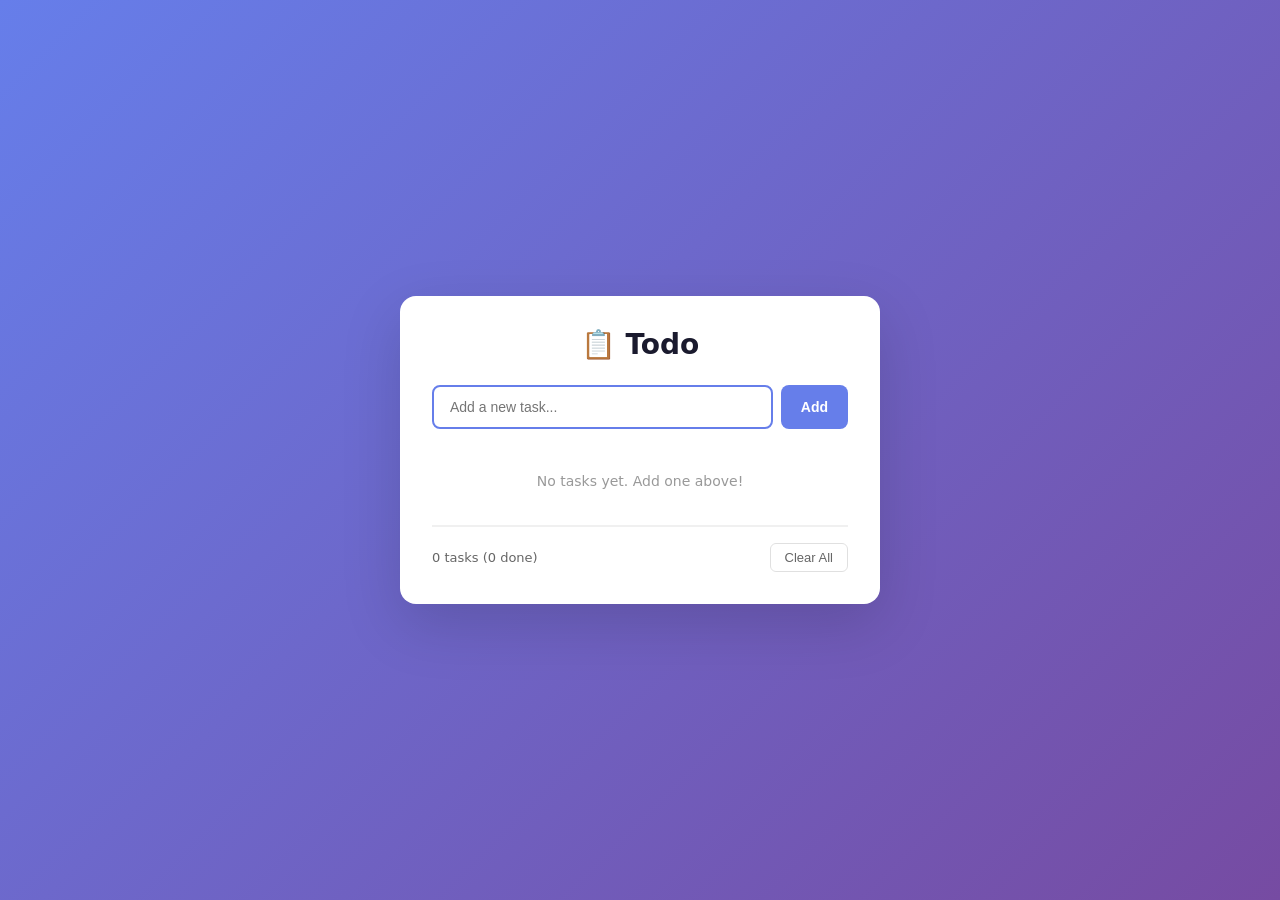
==== index.html @ 0b9d2194 "add files:" ====
<!DOCTYPE html>
<html lang="en">
<head>
  <meta charset="UTF-8">
  <meta name="viewport" content="width=device-width, initial-scale=1.0">
  <title>Todo App</title>
  <link rel="stylesheet" href="style.css">
</head>
<body>
  <div class="container">
    <h1>📋 Todo</h1>
    <div class="input-group">
      <input type="text" id="todoInput" placeholder="Add a new task..." autofocus>
      <button id="addBtn">Add</button>
    </div>
    <ul class="todo-list" id="todoList">
      <li class="empty-msg">No tasks yet. Add one above!</li>
    </ul>
    <div class="stats">
      <span id="taskCount">0 tasks</span>
      <button class="clear-btn" id="clearBtn">Clear All</button>
    </div>
  </div>

  <script src="script.js"></script>
</body>
</html>
---- style.css ----
* {
  margin: 0;
  padding: 0;
  box-sizing: border-box;
}

body {
  font-family: system-ui, -apple-system, sans-serif;
  background: linear-gradient(135deg, #667eea 0%, #764ba2 100%);
  min-height: 100vh;
  display: flex;
  justify-content: center;
  align-items: center;
  padding: 20px;
}

.container {
  background: white;
  border-radius: 16px;
  padding: 32px;
  width: 100%;
  max-width: 480px;
  box-shadow: 0 20px 60px rgba(0, 0, 0, 0.15);
}

h1 {
  font-size: 28px;
  color: #1a1a2e;
  margin-bottom: 24px;
  text-align: center;
}

.input-group {
  display: flex;
  gap: 8px;
  margin-bottom: 24px;
}

.input-group input {
  flex: 1;
  padding: 12px 16px;
  border: 2px solid #e0e0e0;
  border-radius: 8px;
  font-size: 14px;
  outline: none;
  transition: border-color 0.2s;
}

.input-group input:focus {
  border-color: #667eea;
}

.input-group button {
  padding: 12px 20px;
  background: #667eea;
  color: white;
  border: none;
  border-radius: 8px;
  font-size: 14px;
  font-weight: 600;
  cursor: pointer;
  transition: background 0.2s;
}

.input-group button:hover {
  background: #5a6fd6;
}

.todo-list {
  list-style: none;
}

.todo-item {
  display: flex;
  align-items: center;
  justify-content: space-between;
  padding: 12px 16px;
  background: #f8f9ff;
  border-radius: 8px;
  margin-bottom: 8px;
  transition: background 0.2s;
}

.todo-item:hover {
  background: #eef0ff;
}

.todo-item .left {
  display: flex;
  align-items: center;
  gap: 12px;
}

.todo-item input[type="checkbox"] {
  width: 18px;
  height: 18px;
  accent-color: #667eea;
  cursor: pointer;
}

.todo-item .text {
  font-size: 15px;
  color: #333;
}

.todo-item .text.done {
  text-decoration: line-through;
  color: #999;
}

.todo-item .delete-btn {
  background: none;
  border: none;
  color: #ff6b6b;
  font-size: 18px;
  cursor: pointer;
  padding: 4px 8px;
  border-radius: 4px;
  transition: background 0.2s;
}

.todo-item .delete-btn:hover {
  background: #ffe0e0;
}

.empty-msg {
  text-align: center;
  color: #999;
  font-size: 14px;
  padding: 20px 0;
}

.stats {
  display: flex;
  justify-content: space-between;
  align-items: center;
  margin-top: 16px;
  padding-top: 16px;
  border-top: 2px solid #f0f0f0;
  font-size: 13px;
  color: #666;
}

.clear-btn {
  background: none;
  border: 1px solid #e0e0e0;
  padding: 6px 14px;
  border-radius: 6px;
  font-size: 13px;
  color: #666;
  cursor: pointer;
  transition: all 0.2s;
}

.clear-btn:hover {
  background: #ff6b6b;
  color: white;
  border-color: #ff6b6b;
}
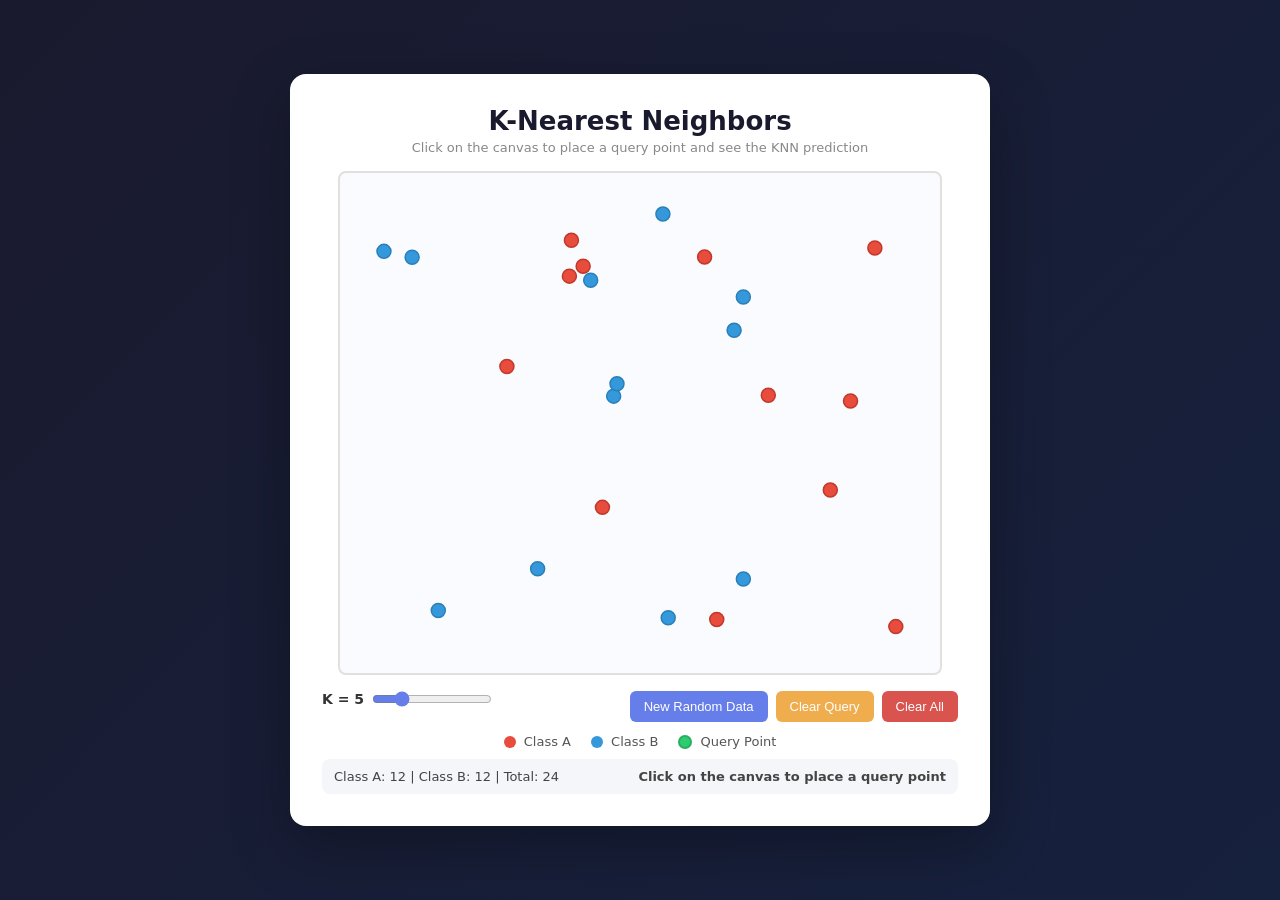
==== commit 99e736ee: "Remove Unneessary" ====
--- a/index.html
+++ b/index.html
@@ -3,22 +3,39 @@
 <head>
   <meta charset="UTF-8">
   <meta name="viewport" content="width=device-width, initial-scale=1.0">
-  <title>Todo App</title>
+  <title>KNN Visualization</title>
   <link rel="stylesheet" href="style.css">
 </head>
 <body>
   <div class="container">
-    <h1>📋 Todo</h1>
-    <div class="input-group">
-      <input type="text" id="todoInput" placeholder="Add a new task..." autofocus>
-      <button id="addBtn">Add</button>
+    <h1>K-Nearest Neighbors</h1>
+    <p class="subtitle">Click on the canvas to place a query point and see the KNN prediction</p>
+
+    <div class="canvas-wrapper">
+      <canvas id="canvas" width="600" height="500"></canvas>
     </div>
-    <ul class="todo-list" id="todoList">
-      <li class="empty-msg">No tasks yet. Add one above!</li>
-    </ul>
-    <div class="stats">
-      <span id="taskCount">0 tasks</span>
-      <button class="clear-btn" id="clearBtn">Clear All</button>
+
+    <div class="controls">
+      <div class="control-group">
+        <label for="kSlider">K = <span id="kValue">5</span></label>
+        <input type="range" id="kSlider" min="1" max="20" value="5">
+      </div>
+      <div class="control-group">
+        <button id="randomBtn">New Random Data</button>
+        <button id="clearQueryBtn">Clear Query</button>
+        <button id="clearAllBtn">Clear All</button>
+      </div>
+    </div>
+
+    <div class="legend">
+      <span><span class="dot class-a"></span> Class A</span>
+      <span><span class="dot class-b"></span> Class B</span>
+      <span><span class="dot query-dot"></span> Query Point</span>
+    </div>
+
+    <div class="info" id="info">
+      <span id="pointCount">Class A: 0 &nbsp;|&nbsp; Class B: 0</span>
+      <span id="prediction">No query point placed</span>
     </div>
   </div>
 
--- a/style.css
+++ b/style.css
@@ -6,7 +6,7 @@
 
 body {
   font-family: system-ui, -apple-system, sans-serif;
-  background: linear-gradient(135deg, #667eea 0%, #764ba2 100%);
+  background: linear-gradient(135deg, #1a1a2e 0%, #16213e 100%);
   min-height: 100vh;
   display: flex;
   justify-content: center;
@@ -19,141 +19,154 @@
   border-radius: 16px;
   padding: 32px;
   width: 100%;
-  max-width: 480px;
-  box-shadow: 0 20px 60px rgba(0, 0, 0, 0.15);
+  max-width: 700px;
+  box-shadow: 0 20px 60px rgba(0, 0, 0, 0.3);
 }
 
 h1 {
-  font-size: 28px;
+  font-size: 26px;
   color: #1a1a2e;
-  margin-bottom: 24px;
   text-align: center;
+  margin-bottom: 4px;
 }
 
-.input-group {
-  display: flex;
-  gap: 8px;
-  margin-bottom: 24px;
+.subtitle {
+  text-align: center;
+  color: #888;
+  font-size: 13px;
+  margin-bottom: 16px;
 }
 
-.input-group input {
-  flex: 1;
-  padding: 12px 16px;
+.canvas-wrapper {
+  display: flex;
+  justify-content: center;
+  margin-bottom: 16px;
+}
+
+#canvas {
   border: 2px solid #e0e0e0;
   border-radius: 8px;
-  font-size: 14px;
-  outline: none;
-  transition: border-color 0.2s;
+  cursor: crosshair;
+  background: #fafbff;
+  display: block;
 }
 
-.input-group input:focus {
-  border-color: #667eea;
+.controls {
+  display: flex;
+  justify-content: space-between;
+  align-items: flex-start;
+  gap: 16px;
+  margin-bottom: 12px;
+  flex-wrap: wrap;
 }
 
-.input-group button {
-  padding: 12px 20px;
+.control-group {
+  display: flex;
+  align-items: center;
+  gap: 8px;
+  flex-wrap: wrap;
+}
+
+.control-group label {
+  font-size: 14px;
+  font-weight: 600;
+  color: #333;
+}
+
+.control-group input[type="range"] {
+  width: 120px;
+  accent-color: #667eea;
+}
+
+.control-group button {
+  padding: 8px 14px;
   background: #667eea;
   color: white;
   border: none;
-  border-radius: 8px;
-  font-size: 14px;
-  font-weight: 600;
+  border-radius: 6px;
+  font-size: 13px;
+  font-weight: 500;
   cursor: pointer;
   transition: background 0.2s;
 }
 
-.input-group button:hover {
+.control-group button:hover {
   background: #5a6fd6;
 }
 
-.todo-list {
-  list-style: none;
+.control-group button:nth-child(2) {
+  background: #f0ad4e;
 }
 
-.todo-item {
-  display: flex;
-  align-items: center;
-  justify-content: space-between;
-  padding: 12px 16px;
-  background: #f8f9ff;
-  border-radius: 8px;
-  margin-bottom: 8px;
-  transition: background 0.2s;
+.control-group button:nth-child(2):hover {
+  background: #ec9f3d;
 }
 
-.todo-item:hover {
-  background: #eef0ff;
+.control-group button:nth-child(3) {
+  background: #d9534f;
 }
 
-.todo-item .left {
-  display: flex;
-  align-items: center;
-  gap: 12px;
+.control-group button:nth-child(3):hover {
+  background: #c9302c;
 }
 
-.todo-item input[type="checkbox"] {
-  width: 18px;
-  height: 18px;
-  accent-color: #667eea;
-  cursor: pointer;
+.legend {
+  display: flex;
+  justify-content: center;
+  gap: 20px;
+  margin-bottom: 10px;
+  font-size: 13px;
+  color: #555;
 }
 
-.todo-item .text {
-  font-size: 15px;
-  color: #333;
+.dot {
+  display: inline-block;
+  width: 12px;
+  height: 12px;
+  border-radius: 50%;
+  vertical-align: middle;
+  margin-right: 4px;
 }
 
-.todo-item .text.done {
-  text-decoration: line-through;
-  color: #999;
+.dot.class-a {
+  background: #e74c3c;
 }
 
-.todo-item .delete-btn {
-  background: none;
-  border: none;
-  color: #ff6b6b;
-  font-size: 18px;
-  cursor: pointer;
-  padding: 4px 8px;
-  border-radius: 4px;
-  transition: background 0.2s;
+.dot.class-b {
+  background: #3498db;
 }
 
-.todo-item .delete-btn:hover {
-  background: #ffe0e0;
+.dot.query-dot {
+  background: #2ecc71;
+  border: 2px solid #27ae60;
+  width: 14px;
+  height: 14px;
 }
 
-.empty-msg {
-  text-align: center;
-  color: #999;
-  font-size: 14px;
-  padding: 20px 0;
-}
-
-.stats {
+.info {
   display: flex;
   justify-content: space-between;
   align-items: center;
-  margin-top: 16px;
-  padding-top: 16px;
-  border-top: 2px solid #f0f0f0;
+  padding: 10px 12px;
+  background: #f5f6fa;
+  border-radius: 8px;
   font-size: 13px;
-  color: #666;
+  color: #444;
+  font-weight: 500;
 }
 
-.clear-btn {
-  background: none;
-  border: 1px solid #e0e0e0;
-  padding: 6px 14px;
-  border-radius: 6px;
-  font-size: 13px;
-  color: #666;
-  cursor: pointer;
-  transition: all 0.2s;
+#prediction {
+  font-weight: 600;
 }
 
-.clear-btn:hover {
-  background: #ff6b6b;
-  color: white;
-  border-color: #ff6b6b;
+#prediction.class-a-pred {
+  color: #e74c3c;
 }
+
+#prediction.class-b-pred {
+  color: #3498db;
+}
+
+#prediction.tie {
+  color: #8e44ad;
+}
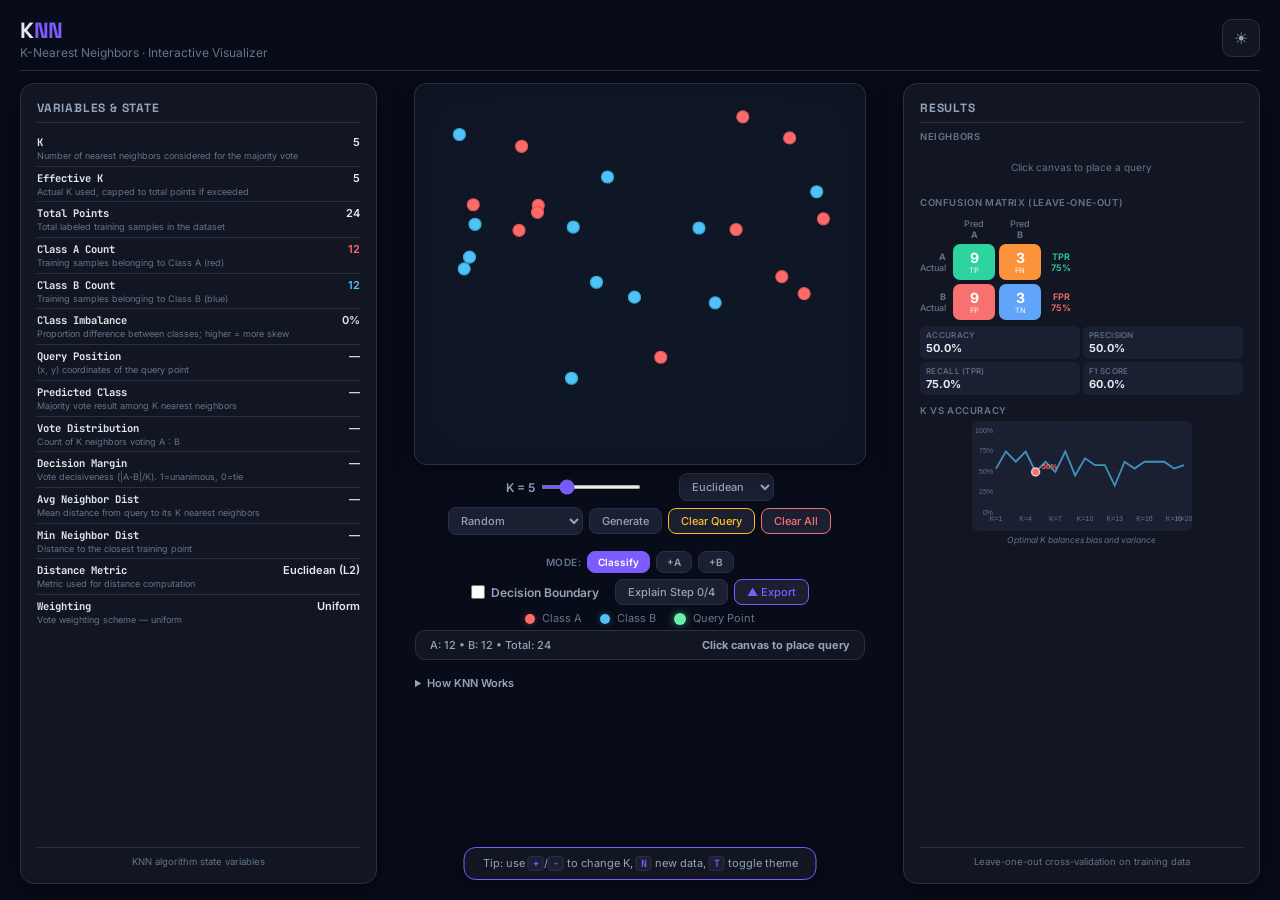
==== commit da952d80: "knn implementation" ====
--- a/index.html
+++ b/index.html
@@ -1,43 +1,137 @@
 <!DOCTYPE html>
-<html lang="en">
+<html lang="en" data-theme="dark">
 <head>
   <meta charset="UTF-8">
   <meta name="viewport" content="width=device-width, initial-scale=1.0">
-  <title>KNN Visualization</title>
+  <title>KNN &mdash; Interactive Visualization</title>
   <link rel="stylesheet" href="style.css">
 </head>
 <body>
-  <div class="container">
-    <h1>K-Nearest Neighbors</h1>
-    <p class="subtitle">Click on the canvas to place a query point and see the KNN prediction</p>
+  <div class="app">
+    <header>
+      <div class="header-left">
+        <h1>K<span>NN</span></h1>
+        <p class="subtitle">K-Nearest Neighbors &middot; Interactive Visualizer</p>
+      </div>
+      <div class="header-actions">
+        <button class="theme-toggle" id="themeToggle" title="Toggle theme" aria-label="Toggle theme">&#9790;</button>
+      </div>
+    </header>
 
-    <div class="canvas-wrapper">
-      <canvas id="canvas" width="600" height="500"></canvas>
-    </div>
+    <div class="main-row">
+      <!-- ===== Left Panel: Variables ===== -->
+      <div class="panel panel-left">
+        <div class="panel-title">Variables &amp; State</div>
+        <div id="variablesContainer"></div>
+        <div class="panel-footer" id="leftPanelFooter"></div>
+      </div>
 
-    <div class="controls">
-      <div class="control-group">
-        <label for="kSlider">K = <span id="kValue">5</span></label>
-        <input type="range" id="kSlider" min="1" max="20" value="5">
+      <!-- ===== Center: Canvas + Controls ===== -->
+      <div class="center-col">
+        <div class="canvas-wrapper">
+          <canvas id="canvas" width="450" height="380"></canvas>
+          <div id="tooltip"></div>
+        </div>
+
+        <div class="controls">
+          <div class="control-group">
+            <label for="kSlider">K = <span id="kValue">5</span></label>
+            <input type="range" id="kSlider" min="1" max="20" value="5">
+            <span id="biasBadge"></span>
+          </div>
+          <div class="control-group">
+            <select id="metricSelect">
+              <option value="euclidean">Euclidean</option>
+              <option value="manhattan">Manhattan</option>
+              <option value="minkowski">Minkowski</option>
+            </select>
+            <input type="number" id="minkowskiP" min="1" max="10" value="3" step="0.5" title="Minkowski p-value" style="width:44px;display:none;padding:4px;border-radius:6px;border:1px solid var(--border);background:var(--surface-2);color:var(--text);font-size:11px;">
+          </div>
+        </div>
+
+        <div class="controls">
+          <div class="control-group">
+            <select id="patternSelect">
+              <option value="random">Random</option>
+              <option value="linear">Linearly Separable</option>
+              <option value="circles">Concentric Circles</option>
+              <option value="xor">XOR Pattern</option>
+              <option value="moons">Moons</option>
+            </select>
+            <button id="randomBtn">Generate</button>
+            <button id="clearQueryBtn" class="btn-warning">Clear Query</button>
+            <button id="clearAllBtn" class="btn-danger">Clear All</button>
+          </div>
+          <div class="control-group" id="addModeGroup">
+            <span class="mode-label">Mode:</span>
+            <button id="modeClassify" class="mode-btn active" data-mode="classify">Classify</button>
+            <button id="modeAddA" class="mode-btn" data-mode="addA">+A</button>
+            <button id="modeAddB" class="mode-btn" data-mode="addB">+B</button>
+          </div>
+        </div>
+
+        <div class="controls">
+          <div class="control-group">
+            <label class="toggle-label">
+              <input type="checkbox" id="boundaryToggle">
+              <span class="toggle-text">Decision Boundary</span>
+            </label>
+          </div>
+          <div class="control-group">
+            <button id="explainBtn">Explain Step 0/4</button>
+            <button id="downloadBtn" class="btn-accent" title="Download snapshot as PNG">&#9650; Export</button>
+          </div>
+        </div>
+
+        <div class="legend">
+          <span><span class="dot class-a"></span> Class A</span>
+          <span><span class="dot class-b"></span> Class B</span>
+          <span><span class="dot query-dot"></span> Query Point</span>
+        </div>
+
+        <div class="info">
+          <span id="pointCount">A: 0 &nbsp;&#8226;&nbsp; B: 0</span>
+          <span id="prediction">Click canvas to place query</span>
+        </div>
+
+        <div id="explainBox" class="explain-box" style="display:none;"></div>
+
+        <div class="warnings" id="warnings"></div>
+
+        <details class="how-it-works">
+          <summary>How KNN Works</summary>
+          <p>K-Nearest Neighbors (KNN) is a simple algorithm that classifies a new point by looking at the <em>K</em> closest labeled points in the dataset. It measures the distance (using the selected metric) from the query to every training point, picks the <em>K</em> nearest, and assigns the class that appears most often among them. Larger K reduces noise but can blur decision boundaries; smaller K captures local patterns but may overfit.</p>
+        </details>
       </div>
-      <div class="control-group">
-        <button id="randomBtn">New Random Data</button>
-        <button id="clearQueryBtn">Clear Query</button>
-        <button id="clearAllBtn">Clear All</button>
+
+      <!-- ===== Right Panel: Results ===== -->
+      <div class="panel panel-right">
+        <div class="panel-title">Results</div>
+
+        <div class="panel-section">
+          <div class="panel-subtitle">Neighbors</div>
+          <div id="neighborMatrixContainer"></div>
+        </div>
+
+        <div class="panel-section">
+          <div class="panel-subtitle">Confusion Matrix (Leave-One-Out)</div>
+          <div id="confusionMatrixContainer"></div>
+        </div>
+
+        <div class="panel-section">
+          <div class="panel-subtitle">K vs Accuracy</div>
+          <div class="chart-wrapper">
+            <canvas id="accChart" width="220" height="110"></canvas>
+          </div>
+          <div class="chart-caption">Optimal K balances bias and variance</div>
+        </div>
+
+        <div class="panel-footer" id="rightPanelFooter"></div>
       </div>
     </div>
+  </div>
 
-    <div class="legend">
-      <span><span class="dot class-a"></span> Class A</span>
-      <span><span class="dot class-b"></span> Class B</span>
-      <span><span class="dot query-dot"></span> Query Point</span>
-    </div>
-
-    <div class="info" id="info">
-      <span id="pointCount">Class A: 0 &nbsp;|&nbsp; Class B: 0</span>
-      <span id="prediction">No query point placed</span>
-    </div>
-  </div>
+  <div id="firstTip" class="first-tip">Tip: use <kbd>+</kbd>/<kbd>-</kbd> to change K, <kbd>N</kbd> new data, <kbd>T</kbd> toggle theme</div>
 
   <script src="script.js"></script>
 </body>
--- a/style.css
+++ b/style.css
@@ -1,172 +1,545 @@
-* {
-  margin: 0;
-  padding: 0;
-  box-sizing: border-box;
-}
+/* ===== Google Fonts ===== */
+@import url('https://fonts.googleapis.com/css2?family=Space+Grotesk:wght@500;600;700&family=Inter:wght@400;500;600;700&family=JetBrains+Mono:wght@400;500;600&display=swap');
+
+/* ===== Theme Variables ===== */
+:root, [data-theme="dark"] {
+  --bg: #080c18;
+  --surface: #111622;
+  --surface-2: #1a2032;
+  --surface-3: #222a40;
+  --border: #283048;
+  --border-light: #334160;
+  --text: #e2e8f0;
+  --text-secondary: #94a3b8;
+  --text-muted: #64748b;
+  --class-a: #ff6b6b;
+  --class-a-border: #e05555;
+  --class-a-glow: rgba(255, 107, 107, 0.35);
+  --class-b: #4fc3f7;
+  --class-b-border: #3aa8d8;
+  --class-b-glow: rgba(79, 195, 247, 0.35);
+  --query: #69f0ae;
+  --query-border: #4ad695;
+  --query-glow: rgba(105, 240, 174, 0.5);
+  --accent: #7c5cfc;
+  --accent-hover: #6a4be0;
+  --success: #2dd4a0;
+  --danger: #f87171;
+  --warning: #fbbf24;
+  --info: #60a5fa;
+  --cm-tp: #2dd4a0;
+  --cm-tn: #60a5fa;
+  --cm-fp: #f87171;
+  --cm-fn: #fb923c;
+  --shadow: rgba(0, 0, 0, 0.5);
+  --canvas-bg: #0f1625;
+  --canvas-border: #283048;
+  --tooltip-bg: #1a2032;
+  --tooltip-border: #334160;
+  --scrollbar: #283048;
+  --scrollbar-hover: #334160;
+}
+
+[data-theme="light"] {
+  --bg: #f0f2f7;
+  --surface: #ffffff;
+  --surface-2: #f4f6fb;
+  --surface-3: #e8ecf4;
+  --border: #d0d6e0;
+  --border-light: #dce2ec;
+  --text: #161b2e;
+  --text-secondary: #4a5570;
+  --text-muted: #8892b0;
+  --class-a: #e05252;
+  --class-a-border: #c04040;
+  --class-a-glow: rgba(224, 82, 82, 0.2);
+  --class-b: #3498db;
+  --class-b-border: #2980b9;
+  --class-b-glow: rgba(52, 152, 219, 0.2);
+  --query: #27ae60;
+  --query-border: #1e8f4e;
+  --query-glow: rgba(39, 174, 96, 0.3);
+  --accent: #6c4ce0;
+  --accent-hover: #5a3dc4;
+  --success: #2db488;
+  --danger: #e05252;
+  --warning: #d4a017;
+  --info: #4a90d9;
+  --cm-tp: #2db488;
+  --cm-tn: #4a90d9;
+  --cm-fp: #e05252;
+  --cm-fn: #e8893a;
+  --shadow: rgba(0, 0, 0, 0.08);
+  --canvas-bg: #fafbff;
+  --canvas-border: #d0d6e0;
+  --tooltip-bg: #ffffff;
+  --tooltip-border: #d0d6e0;
+  --scrollbar: #c0c8d8;
+  --scrollbar-hover: #a8b2c8;
+}
+
+/* ===== Base ===== */
+*, *::before, *::after { margin: 0; padding: 0; box-sizing: border-box; }
+html { scroll-behavior: smooth; }
 
 body {
-  font-family: system-ui, -apple-system, sans-serif;
-  background: linear-gradient(135deg, #1a1a2e 0%, #16213e 100%);
+  font-family: 'Inter', system-ui, -apple-system, sans-serif;
+  background: var(--bg);
+  color: var(--text);
   min-height: 100vh;
+  transition: background 0.35s ease, color 0.35s ease;
+}
+
+::-webkit-scrollbar { width: 5px; }
+::-webkit-scrollbar-track { background: transparent; }
+::-webkit-scrollbar-thumb { background: var(--scrollbar); border-radius: 4px; }
+::-webkit-scrollbar-thumb:hover { background: var(--scrollbar-hover); }
+
+.app {
+  display: flex;
+  flex-direction: column;
+  min-height: 100vh;
+  padding: 16px 20px;
+  animation: fadeIn 0.5s ease both;
+}
+
+@keyframes fadeIn {
+  from { opacity: 0; transform: translateY(8px); }
+  to { opacity: 1; transform: translateY(0); }
+}
+
+/* ===== Header ===== */
+header {
+  display: flex;
+  align-items: center;
+  justify-content: space-between;
+  padding-bottom: 10px;
+  margin-bottom: 12px;
+  border-bottom: 1px solid var(--border);
+  transition: border-color 0.35s ease;
+  flex-shrink: 0;
+}
+
+.header-left { display: flex; flex-direction: column; }
+header h1 { font-family: 'Space Grotesk', sans-serif; font-size: 22px; font-weight: 700; color: var(--text); letter-spacing: -0.3px; transition: color 0.35s ease; }
+header h1 span { color: var(--accent); }
+header .subtitle { font-size: 12px; color: var(--text-muted); margin-top: 1px; transition: color 0.35s ease; }
+.header-actions { display: flex; align-items: center; gap: 10px; }
+
+.theme-toggle {
+  width: 38px; height: 38px;
+  border-radius: 10px;
+  border: 1px solid var(--border);
+  background: var(--surface);
+  color: var(--text-secondary);
+  font-size: 16px;
+  cursor: pointer;
+  display: flex; align-items: center; justify-content: center;
+  transition: all 0.25s ease;
+}
+.theme-toggle:hover { background: var(--surface-2); border-color: var(--accent); color: var(--accent); transform: rotate(15deg); }
+
+/* ===== Main 3-Column Row ===== */
+.main-row {
+  display: grid;
+  grid-template-columns: 1.3fr 1.8fr 1.3fr;
+  gap: 16px;
+  flex: 1;
+  min-height: 0;
+}
+
+/* ===== Panel Base ===== */
+.panel {
+  background: var(--surface);
+  border-radius: 14px;
+  padding: 16px;
+  border: 1px solid var(--border);
+  box-shadow: 0 4px 24px var(--shadow);
+  transition: all 0.35s ease;
+  animation: panelSlide 0.45s ease both;
+  display: flex;
+  flex-direction: column;
+}
+
+.panel:nth-child(1) { animation-delay: 0.05s; }
+.panel:nth-child(2) { animation-delay: 0.1s; }
+.panel:nth-child(3) { animation-delay: 0.15s; }
+
+@keyframes panelSlide {
+  from { opacity: 0; transform: translateY(12px); }
+  to { opacity: 1; transform: translateY(0); }
+}
+
+.panel-left { overflow-y: auto; }
+.panel-right { overflow-y: auto; }
+
+.panel-title {
+  font-family: 'Space Grotesk', sans-serif;
+  font-size: 12px;
+  font-weight: 700;
+  color: var(--text-secondary);
+  margin-bottom: 8px;
+  padding-bottom: 6px;
+  border-bottom: 1px solid var(--border);
+  text-transform: uppercase;
+  letter-spacing: 0.8px;
+  transition: color 0.35s ease, border-color 0.35s ease;
+  flex-shrink: 0;
+}
+
+.panel-footer {
+  margin-top: auto;
+  padding-top: 8px;
+  font-size: 9.5px;
+  color: var(--text-muted);
+  text-align: center;
+  border-top: 1px solid var(--border);
+  transition: color 0.35s ease, border-color 0.35s ease;
+}
+
+/* ===== Center Column ===== */
+.center-col {
+  flex: 1;
+  display: flex;
+  flex-direction: column;
+  align-items: center;
+  min-width: 0;
+}
+
+.canvas-wrapper {
   display: flex;
   justify-content: center;
-  align-items: center;
-  padding: 20px;
-}
-
-.container {
-  background: white;
-  border-radius: 16px;
-  padding: 32px;
+  margin-bottom: 8px;
   width: 100%;
-  max-width: 700px;
-  box-shadow: 0 20px 60px rgba(0, 0, 0, 0.3);
-}
-
-h1 {
-  font-size: 26px;
-  color: #1a1a2e;
-  text-align: center;
-  margin-bottom: 4px;
-}
-
-.subtitle {
-  text-align: center;
-  color: #888;
-  font-size: 13px;
-  margin-bottom: 16px;
-}
-
-.canvas-wrapper {
+  position: relative;
+  flex-shrink: 0;
+}
+
+#canvas {
+  border: 1.5px solid var(--canvas-border);
+  border-radius: 12px;
+  cursor: crosshair;
+  background: var(--canvas-bg);
+  display: block;
+  max-width: 100%;
+  height: auto;
+  box-shadow: 0 4px 20px var(--shadow), inset 0 0 60px rgba(0,0,0,0.15);
+  transition: all 0.35s ease;
+}
+
+/* ===== Tooltip ===== */
+#tooltip {
+  position: fixed;
+  pointer-events: none;
+  background: var(--tooltip-bg);
+  border: 1px solid var(--tooltip-border);
+  border-radius: 8px;
+  padding: 6px 10px;
+  font-size: 11px;
+  font-weight: 500;
+  color: var(--text);
+  box-shadow: 0 4px 16px var(--shadow);
+  opacity: 0;
+  transform: translateY(4px);
+  transition: opacity 0.15s ease, transform 0.15s ease;
+  z-index: 100;
+  white-space: nowrap;
+}
+#tooltip.visible { opacity: 1; transform: translateY(0); }
+
+/* ===== Controls ===== */
+.controls {
   display: flex;
   justify-content: center;
-  margin-bottom: 16px;
-}
-
-#canvas {
-  border: 2px solid #e0e0e0;
+  gap: 16px;
+  margin-bottom: 6px;
+  flex-wrap: wrap;
+  width: 100%;
+  flex-shrink: 0;
+}
+
+.control-group { display: flex; align-items: center; gap: 6px; flex-wrap: wrap; }
+.control-group label { font-size: 12px; font-weight: 600; color: var(--text-secondary); transition: color 0.35s ease; }
+
+.control-group input[type="range"] {
+  width: 100px;
+  height: 4px;
+  accent-color: var(--accent);
+  cursor: pointer;
+}
+
+/* Bias-Variance Risk Badge */
+#biasBadge {
+  display: inline-block;
+  padding: 2px 8px;
+  border-radius: 10px;
+  font-size: 9px;
+  font-weight: 600;
+  letter-spacing: 0.2px;
+  opacity: 0;
+  transform: scale(0.92);
+  transition: all 0.25s ease;
+  white-space: nowrap;
+}
+#biasBadge.visible { opacity: 1; transform: scale(1); }
+#biasBadge.warning { background: rgba(251, 191, 36, 0.15); color: var(--warning); border: 1px solid rgba(251, 191, 36, 0.3); }
+
+.control-group select {
+  padding: 5px 8px;
+  background: var(--surface-2);
+  color: var(--text-secondary);
+  border: 1px solid var(--border);
   border-radius: 8px;
-  cursor: crosshair;
-  background: #fafbff;
-  display: block;
-}
-
-.controls {
-  display: flex;
-  justify-content: space-between;
-  align-items: flex-start;
-  gap: 16px;
-  margin-bottom: 12px;
-  flex-wrap: wrap;
-}
-
-.control-group {
-  display: flex;
-  align-items: center;
-  gap: 8px;
-  flex-wrap: wrap;
-}
-
-.control-group label {
-  font-size: 14px;
-  font-weight: 600;
-  color: #333;
-}
-
-.control-group input[type="range"] {
-  width: 120px;
-  accent-color: #667eea;
-}
-
-.control-group button {
-  padding: 8px 14px;
-  background: #667eea;
-  color: white;
-  border: none;
-  border-radius: 6px;
-  font-size: 13px;
+  font-size: 11px;
   font-weight: 500;
   cursor: pointer;
-  transition: background 0.2s;
-}
-
-.control-group button:hover {
-  background: #5a6fd6;
-}
-
-.control-group button:nth-child(2) {
-  background: #f0ad4e;
-}
-
-.control-group button:nth-child(2):hover {
-  background: #ec9f3d;
-}
-
-.control-group button:nth-child(3) {
-  background: #d9534f;
-}
-
-.control-group button:nth-child(3):hover {
-  background: #c9302c;
-}
-
-.legend {
-  display: flex;
-  justify-content: center;
-  gap: 20px;
-  margin-bottom: 10px;
-  font-size: 13px;
-  color: #555;
-}
-
-.dot {
-  display: inline-block;
-  width: 12px;
-  height: 12px;
-  border-radius: 50%;
-  vertical-align: middle;
-  margin-right: 4px;
-}
-
-.dot.class-a {
-  background: #e74c3c;
-}
-
-.dot.class-b {
-  background: #3498db;
-}
-
-.dot.query-dot {
-  background: #2ecc71;
-  border: 2px solid #27ae60;
-  width: 14px;
-  height: 14px;
-}
-
+  font-family: 'Inter', sans-serif;
+  transition: all 0.2s ease;
+}
+.control-group select:hover { border-color: var(--accent); color: var(--text); }
+
+.control-group button {
+  padding: 5px 12px;
+  background: var(--surface-2);
+  color: var(--text-secondary);
+  border: 1px solid var(--border);
+  border-radius: 8px;
+  font-size: 11px;
+  font-weight: 500;
+  cursor: pointer;
+  transition: all 0.2s ease;
+  font-family: 'Inter', sans-serif;
+}
+.control-group button:hover { background: var(--surface-3); border-color: var(--accent); color: var(--text); transform: translateY(-1px); box-shadow: 0 2px 8px var(--shadow); }
+.control-group button:active { transform: translateY(0); }
+.control-group button.btn-warning { border-color: var(--warning); color: var(--warning); }
+.control-group button.btn-warning:hover { background: rgba(251, 191, 36, 0.1); }
+.control-group button.btn-danger { border-color: var(--danger); color: var(--danger); }
+.control-group button.btn-danger:hover { background: rgba(248, 113, 113, 0.1); }
+
+.control-group button.btn-accent {
+  border-color: var(--accent);
+  color: var(--accent);
+}
+.control-group button.btn-accent:hover {
+  background: rgba(124, 92, 252, 0.12);
+}
+
+.mode-label { font-size: 10px; font-weight: 600; color: var(--text-muted); text-transform: uppercase; letter-spacing: 0.4px; }
+.mode-btn { padding: 4px 10px !important; font-size: 10px !important; font-weight: 600 !important; }
+.mode-btn.active { background: var(--accent) !important; color: white !important; border-color: var(--accent) !important; }
+
+.toggle-label { display: flex; align-items: center; gap: 6px; cursor: pointer; font-size: 11px; font-weight: 500; color: var(--text-secondary); transition: color 0.35s ease; }
+.toggle-label input[type="checkbox"] { width: 14px; height: 14px; accent-color: var(--accent); cursor: pointer; }
+
+/* ===== Explain Box ===== */
+.explain-box {
+  width: 100%;
+  max-width: 450px;
+  padding: 8px 12px;
+  background: var(--surface);
+  border: 1px solid var(--accent);
+  border-radius: 10px;
+  font-size: 11.5px;
+  color: var(--text);
+  line-height: 1.5;
+  margin-bottom: 6px;
+  flex-shrink: 0;
+  transition: all 0.35s ease;
+}
+.explain-box .step-title { font-weight: 700; color: var(--accent); font-size: 10px; text-transform: uppercase; letter-spacing: 0.5px; margin-bottom: 2px; }
+
+/* ===== How KNN Works (collapsible) ===== */
+.how-it-works {
+  width: 100%;
+  max-width: 450px;
+  margin-top: 6px;
+  font-size: 11px;
+  color: var(--text-muted);
+  line-height: 1.55;
+  transition: color 0.35s ease;
+}
+.how-it-works summary {
+  cursor: pointer;
+  font-weight: 600;
+  color: var(--text-secondary);
+  padding: 4px 0;
+  user-select: none;
+  transition: color 0.2s ease;
+}
+.how-it-works summary:hover { color: var(--accent); }
+.how-it-works[open] summary { color: var(--accent); margin-bottom: 4px; }
+.how-it-works p { padding: 0 2px; }
+
+/* ===== Legend ===== */
+.legend { display: flex; justify-content: center; gap: 18px; margin-bottom: 5px; font-size: 11px; color: var(--text-muted); transition: color 0.35s ease; flex-shrink: 0; }
+.dot { display: inline-block; width: 10px; height: 10px; border-radius: 50%; vertical-align: middle; margin-right: 4px; transition: background 0.35s ease; }
+.dot.class-a { background: var(--class-a); box-shadow: 0 0 6px var(--class-a-glow); }
+.dot.class-b { background: var(--class-b); box-shadow: 0 0 6px var(--class-b-glow); }
+.dot.query-dot { background: var(--query); box-shadow: 0 0 8px var(--query-glow); width: 12px; height: 12px; animation: pulseGlow 2s ease-in-out infinite; }
+
+@keyframes pulseGlow {
+  0%, 100% { box-shadow: 0 0 4px var(--query-glow); }
+  50% { box-shadow: 0 0 12px var(--query-glow), 0 0 20px var(--query-glow); }
+}
+
+/* ===== Info Bar ===== */
 .info {
   display: flex;
   justify-content: space-between;
   align-items: center;
-  padding: 10px 12px;
-  background: #f5f6fa;
+  padding: 7px 14px;
+  background: var(--surface);
+  border: 1px solid var(--border);
+  border-radius: 10px;
+  font-size: 11px;
+  color: var(--text-secondary);
+  font-weight: 500;
+  width: 100%;
+  max-width: 450px;
+  margin-bottom: 5px;
+  transition: all 0.35s ease;
+  flex-shrink: 0;
+}
+#prediction { font-weight: 700; transition: color 0.3s ease; }
+#prediction.class-a-pred { color: var(--class-a); }
+#prediction.class-b-pred { color: var(--class-b); }
+#prediction.tie { color: var(--text-muted); }
+
+/* ===== Warnings ===== */
+.warnings { display: flex; flex-direction: column; gap: 4px; width: 100%; max-width: 450px; }
+
+.warning-item {
+  padding: 5px 10px;
   border-radius: 8px;
-  font-size: 13px;
-  color: #444;
+  font-size: 10px;
   font-weight: 500;
-}
-
-#prediction {
+  display: flex;
+  align-items: center;
+  gap: 5px;
+  animation: fadeIn 0.3s ease;
+  background: var(--surface-2);
+  border-left: 3px solid transparent;
+  transition: background 0.35s ease;
+}
+.warning-item.error { background: rgba(248, 113, 113, 0.1); color: var(--danger); border-left-color: var(--danger); }
+.warning-item.warning { background: rgba(251, 191, 36, 0.1); color: var(--warning); border-left-color: var(--warning); }
+.warning-item.info { background: rgba(96, 165, 250, 0.1); color: var(--info); border-left-color: var(--info); }
+
+/* ===== Variables Panel ===== */
+.var-row { display: flex; justify-content: space-between; align-items: flex-start; padding: 4px 0; border-bottom: 1px solid var(--border); gap: 6px; transition: border-color 0.35s ease; }
+.var-row:last-child { border-bottom: none; }
+.var-left { display: flex; flex-direction: column; min-width: 0; flex-shrink: 1; }
+.var-name { font-size: 10.5px; font-weight: 700; color: var(--text); font-family: 'JetBrains Mono', monospace; transition: color 0.35s ease; }
+.var-def { font-size: 9px; color: var(--text-muted); line-height: 1.3; margin-top: 1px; transition: color 0.35s ease; }
+.var-value { font-size: 11px; font-weight: 600; color: var(--text); text-align: right; white-space: nowrap; flex-shrink: 0; transition: color 0.35s ease; }
+.var-value.class-a-val { color: var(--class-a); }
+.var-value.class-b-val { color: var(--class-b); }
+.var-value.tie-val { color: var(--text-muted); }
+.var-value.conf-high { color: var(--success); }
+.var-value.conf-low { color: var(--warning); }
+
+/* ===== Right Panel Sections ===== */
+.panel-section { margin-bottom: 10px; }
+.panel-section:last-child { margin-bottom: 0; }
+.panel-subtitle { font-size: 9.5px; font-weight: 600; color: var(--text-muted); text-transform: uppercase; letter-spacing: 0.6px; margin-bottom: 5px; transition: color 0.35s ease; }
+
+/* ===== Neighbor Matrix Table ===== */
+.matrix-table { width: 100%; border-collapse: collapse; font-size: 10.5px; }
+.matrix-table th { text-align: left; padding: 3px 5px; background: var(--surface-2); font-weight: 600; color: var(--text-muted); font-size: 9px; text-transform: uppercase; letter-spacing: 0.4px; border-bottom: 1.5px solid var(--border); transition: all 0.35s ease; }
+.matrix-table td { padding: 3px 5px; border-bottom: 1px solid var(--border); color: var(--text-secondary); transition: all 0.35s ease; }
+.matrix-table tr:hover td { background: var(--surface-2); }
+.matrix-table .rank-col { width: 22px; text-align: center; color: var(--text-muted); font-weight: 500; }
+.matrix-table .cls-col { width: 30px; text-align: center; font-weight: 700; font-family: 'JetBrains Mono', monospace; font-size: 9.5px; }
+.matrix-table .dist-col { text-align: right; font-family: 'JetBrains Mono', monospace; font-size: 9.5px; }
+.matrix-table .vote-col { width: 24px; text-align: center; font-size: 12px; }
+.matrix-table .cls-a { color: var(--class-a); }
+.matrix-table .cls-b { color: var(--class-b); }
+.matrix-table .vote-yes { color: var(--success); }
+
+/* ===== Confusion Matrix Grid ===== */
+.cm-grid { display: inline-grid; grid-template-columns: auto 42px 42px 32px; gap: 4px; align-items: center; margin-bottom: 6px; }
+.cm-label-row { font-size: 9px; font-weight: 500; color: var(--text-muted); text-align: center; transition: color 0.35s ease; }
+.cm-label-row.actual { text-align: right; padding-right: 3px; }
+.cm-label-col { font-size: 9px; font-weight: 500; color: var(--text-muted); text-align: center; transition: color 0.35s ease; }
+.cm-cell { width: 42px; height: 36px; border-radius: 7px; display: flex; flex-direction: column; align-items: center; justify-content: center; font-weight: 700; font-size: 14px; color: white; transition: transform 0.15s ease; }
+.cm-cell .cm-sublabel { font-size: 7.5px; font-weight: 500; opacity: 0.8; }
+.cm-cell.tp { background: var(--cm-tp); }
+.cm-cell.tn { background: var(--cm-tn); }
+.cm-cell.fp { background: var(--cm-fp); }
+.cm-cell.fn { background: var(--cm-fn); }
+.cm-cell:hover { transform: scale(1.08); }
+.cm-stats { display: flex; flex-wrap: wrap; gap: 3px; }
+.cm-stat { flex: 1 1 calc(50% - 2px); padding: 4px 6px; background: var(--surface-2); border-radius: 6px; font-size: 9.5px; color: var(--text-secondary); transition: background 0.35s ease, color 0.35s ease; }
+.cm-stat .stat-label { font-weight: 500; color: var(--text-muted); font-size: 8px; text-transform: uppercase; letter-spacing: 0.3px; transition: color 0.35s ease; }
+.cm-stat .stat-value { font-weight: 700; font-size: 11px; color: var(--text); margin-top: 1px; transition: color 0.35s ease; }
+
+/* ===== K vs Accuracy Chart ===== */
+.chart-wrapper { display: flex; justify-content: center; margin-bottom: 4px; }
+#accChart { display: block; width: 100%; height: auto; max-width: 220px; border-radius: 6px; background: var(--surface-2); transition: background 0.35s ease; }
+.chart-caption { text-align: center; font-size: 8.5px; color: var(--text-muted); font-style: italic; transition: color 0.35s ease; }
+
+/* ===== Empty States ===== */
+.empty-msg { text-align: center; color: var(--text-muted); font-size: 10px; padding: 14px 0; transition: color 0.35s ease; }
+
+/* ===== First-launch Tip ===== */
+#firstTip {
+  position: fixed;
+  bottom: 20px;
+  left: 50%;
+  transform: translateX(-50%);
+  padding: 8px 18px;
+  background: var(--surface);
+  border: 1px solid var(--accent);
+  border-radius: 12px;
+  font-size: 11px;
+  color: var(--text-secondary);
+  box-shadow: 0 4px 20px var(--shadow);
+  z-index: 200;
+  pointer-events: none;
+  opacity: 1;
+  transition: opacity 0.6s ease;
+  white-space: nowrap;
+}
+#firstTip.fadeout { opacity: 0; }
+#firstTip kbd {
+  display: inline-block;
+  padding: 0 4px;
+  font-family: 'JetBrains Mono', monospace;
+  font-size: 10px;
   font-weight: 600;
-}
-
-#prediction.class-a-pred {
-  color: #e74c3c;
-}
-
-#prediction.class-b-pred {
-  color: #3498db;
-}
-
-#prediction.tie {
-  color: #8e44ad;
-}
+  color: var(--accent);
+  background: var(--surface-2);
+  border-radius: 3px;
+  border: 1px solid var(--border);
+}
+
+/* ===== K value pulse on change ===== */
+#kValue.pulse {
+  animation: kPulse 0.25s ease;
+}
+@keyframes kPulse {
+  0% { transform: scale(1); }
+  40% { transform: scale(1.35); color: var(--accent); }
+  100% { transform: scale(1); }
+}
+
+/* ===== Responsive ===== */
+@media (max-width: 900px) {
+  .main-row { grid-template-columns: 1fr; }
+  .app { padding: 12px; }
+  header h1 { font-size: 18px; }
+  header .subtitle { font-size: 10px; }
+  .controls { gap: 8px; }
+  .control-group { gap: 4px; }
+  .control-group input[type="range"] { width: 80px; }
+  .panel-left, .panel-right { max-height: none; }
+  #firstTip { font-size: 10px; padding: 6px 12px; white-space: normal; max-width: 90vw; }
+}
+@media (max-width: 768px) {
+  .app { padding: 8px; }
+  header { flex-direction: column; gap: 6px; text-align: center; }
+  .theme-toggle { width: 32px; height: 32px; font-size: 14px; }
+  .panel { padding: 10px; }
+  #canvas { max-width: 100%; height: auto; }
+}
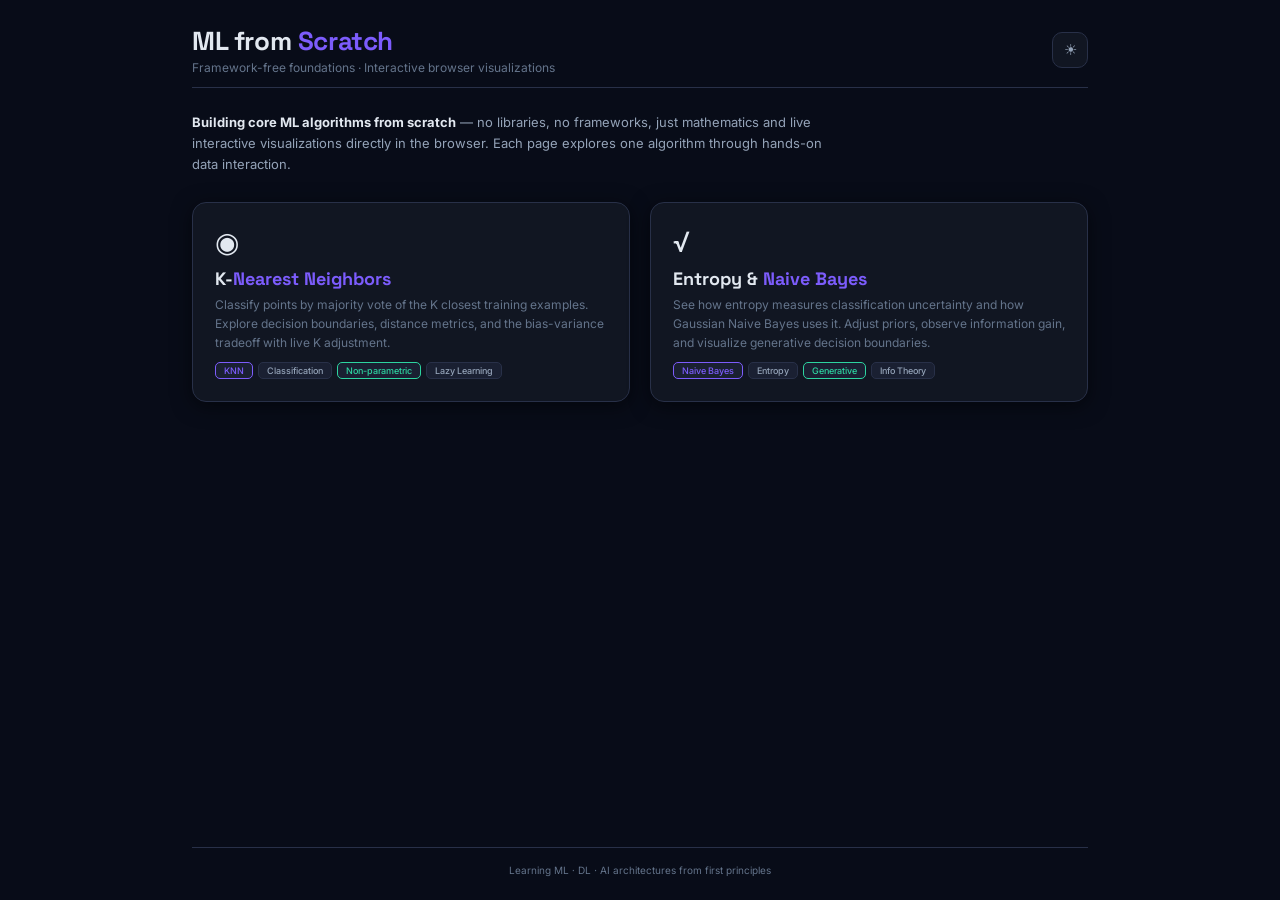
==== commit e95fd606: "entropy added" ====
--- a/index.html
+++ b/index.html
@@ -1,138 +1,98 @@
 <!DOCTYPE html>
 <html lang="en" data-theme="dark">
 <head>
-  <meta charset="UTF-8">
-  <meta name="viewport" content="width=device-width, initial-scale=1.0">
-  <title>KNN &mdash; Interactive Visualization</title>
-  <link rel="stylesheet" href="style.css">
+<meta charset="UTF-8">
+<meta name="viewport" content="width=device-width, initial-scale=1.0">
+<title>ML from Scratch &mdash; Interactive Visualizations</title>
+<link rel="preconnect" href="https://fonts.googleapis.com">
+<link href="https://fonts.googleapis.com/css2?family=Space+Grotesk:wght@500;600;700&family=Inter:wght@400;500;600;700&family=JetBrains+Mono:wght@400;500;600&display=swap" rel="stylesheet">
+<style>
+:root,[data-theme="dark"]{--bg:#080c18;--surface:#111622;--surface2:#1a2032;--surface3:#222a40;--border:#283048;--text:#e2e8f0;--text2:#94a3b8;--text3:#64748b;--accent:#7c5cfc;--accent2:#6a4be0;--success:#2dd4a0;--shadow:rgba(0,0,0,0.5)}
+[data-theme="light"]{--bg:#f0f2f7;--surface:#fff;--surface2:#f4f6fb;--surface3:#e8ecf4;--border:#d0d6e0;--text:#161b2e;--text2:#4a5570;--text3:#8892b0;--accent:#6c4ce0;--accent2:#5a3dc4;--success:#2db488;--shadow:rgba(0,0,0,0.08)}
+*,*::before,*::after{margin:0;padding:0;box-sizing:border-box}
+body{font-family:'Inter',system-ui,sans-serif;background:var(--bg);color:var(--text);min-height:100vh;transition:background .35s,color .35s}
+.app{display:flex;flex-direction:column;min-height:100vh;padding:24px 32px;animation:fadeIn .5s both;max-width:960px;margin:0 auto}
+@keyframes fadeIn{from{opacity:0;transform:translateY(10px)}to{opacity:1;transform:translateY(0)}}
+header{display:flex;align-items:center;justify-content:space-between;padding-bottom:12px;margin-bottom:24px;border-bottom:1px solid var(--border)}
+header h1{font-family:'Space Grotesk',sans-serif;font-size:26px;font-weight:700;letter-spacing:-.4px}
+header h1 span{color:var(--accent)}
+header .sub{font-size:12px;color:var(--text3);margin-top:2px}
+.toggle{width:36px;height:36px;border-radius:10px;border:1px solid var(--border);background:var(--surface);color:var(--text2);font-size:15px;cursor:pointer;display:flex;align-items:center;justify-content:center;transition:all .25s}
+.toggle:hover{background:var(--surface2);border-color:var(--accent);color:var(--accent);transform:rotate(15deg)}
+
+.desc{font-size:13px;color:var(--text2);line-height:1.6;margin-bottom:28px;max-width:640px}
+.desc strong{color:var(--text)}
+
+.grid{display:grid;grid-template-columns:1fr 1fr;gap:20px}
+
+.card{background:var(--surface);border-radius:14px;padding:22px;border:1px solid var(--border);box-shadow:0 4px 20px var(--shadow);transition:all .3s;text-decoration:none;color:inherit;display:flex;flex-direction:column;animation:cardSlide .45s both}
+.card:nth-child(2){animation-delay:.1s}
+@keyframes cardSlide{from{opacity:0;transform:translateY(16px)}to{opacity:1;transform:translateY(0)}}
+.card:hover{border-color:var(--accent);transform:translateY(-3px);box-shadow:0 8px 32px var(--shadow),0 0 0 1px var(--accent)}
+.card .icon{font-size:28px;margin-bottom:8px}
+.card h2{font-family:'Space Grotesk',sans-serif;font-size:18px;font-weight:700;margin-bottom:6px}
+.card h2 span{color:var(--accent)}
+.card p{font-size:12px;color:var(--text3);line-height:1.55;margin-bottom:10px;flex:1}
+.card .tags{display:flex;flex-wrap:wrap;gap:5px}
+.card .tag{padding:2px 8px;background:var(--surface2);border:1px solid var(--border);border-radius:5px;font-size:9px;color:var(--text2);font-weight:500}
+.card .tag.accent{border-color:var(--accent);color:var(--accent)}
+.card .tag.green{border-color:var(--success);color:var(--success)}
+
+footer{margin-top:auto;padding-top:16px;font-size:10px;color:var(--text3);text-align:center;border-top:1px solid var(--border)}
+
+@media(max-width:700px){
+  .app{padding:16px}
+  header h1{font-size:20px}
+  .grid{grid-template-columns:1fr}
+  .desc{font-size:12px}
+}
+</style>
 </head>
 <body>
-  <div class="app">
-    <header>
-      <div class="header-left">
-        <h1>K<span>NN</span></h1>
-        <p class="subtitle">K-Nearest Neighbors &middot; Interactive Visualizer</p>
+<div class="app">
+  <header>
+    <div>
+      <h1>ML from <span>Scratch</span></h1>
+      <p class="sub">Framework-free foundations &middot; Interactive browser visualizations</p>
+    </div>
+    <button class="toggle" id="themeToggle" title="Toggle theme">&#9790;</button>
+  </header>
+
+  <p class="desc">
+    <strong>Building core ML algorithms from scratch</strong> &mdash; no libraries, no frameworks, just mathematics and live interactive visualizations directly in the browser. Each page explores one algorithm through hands-on data interaction.
+  </p>
+
+  <div class="grid">
+    <a class="card" href="knn.html">
+      <div class="icon">&#9673;</div>
+      <h2>K-<span>Nearest Neighbors</span></h2>
+      <p>Classify points by majority vote of the K closest training examples. Explore decision boundaries, distance metrics, and the bias-variance tradeoff with live K adjustment.</p>
+      <div class="tags">
+        <span class="tag accent">KNN</span>
+        <span class="tag">Classification</span>
+        <span class="tag green">Non-parametric</span>
+        <span class="tag">Lazy Learning</span>
       </div>
-      <div class="header-actions">
-        <button class="theme-toggle" id="themeToggle" title="Toggle theme" aria-label="Toggle theme">&#9790;</button>
+    </a>
+
+    <a class="card" href="entropy_naive_bayes.html">
+      <div class="icon">&#8730;</div>
+      <h2>Entropy &amp; <span>Naive Bayes</span></h2>
+      <p>See how entropy measures classification uncertainty and how Gaussian Naive Bayes uses it. Adjust priors, observe information gain, and visualize generative decision boundaries.</p>
+      <div class="tags">
+        <span class="tag accent">Naive Bayes</span>
+        <span class="tag">Entropy</span>
+        <span class="tag green">Generative</span>
+        <span class="tag">Info Theory</span>
       </div>
-    </header>
-
-    <div class="main-row">
-      <!-- ===== Left Panel: Variables ===== -->
-      <div class="panel panel-left">
-        <div class="panel-title">Variables &amp; State</div>
-        <div id="variablesContainer"></div>
-        <div class="panel-footer" id="leftPanelFooter"></div>
-      </div>
-
-      <!-- ===== Center: Canvas + Controls ===== -->
-      <div class="center-col">
-        <div class="canvas-wrapper">
-          <canvas id="canvas" width="450" height="380"></canvas>
-          <div id="tooltip"></div>
-        </div>
-
-        <div class="controls">
-          <div class="control-group">
-            <label for="kSlider">K = <span id="kValue">5</span></label>
-            <input type="range" id="kSlider" min="1" max="20" value="5">
-            <span id="biasBadge"></span>
-          </div>
-          <div class="control-group">
-            <select id="metricSelect">
-              <option value="euclidean">Euclidean</option>
-              <option value="manhattan">Manhattan</option>
-              <option value="minkowski">Minkowski</option>
-            </select>
-            <input type="number" id="minkowskiP" min="1" max="10" value="3" step="0.5" title="Minkowski p-value" style="width:44px;display:none;padding:4px;border-radius:6px;border:1px solid var(--border);background:var(--surface-2);color:var(--text);font-size:11px;">
-          </div>
-        </div>
-
-        <div class="controls">
-          <div class="control-group">
-            <select id="patternSelect">
-              <option value="random">Random</option>
-              <option value="linear">Linearly Separable</option>
-              <option value="circles">Concentric Circles</option>
-              <option value="xor">XOR Pattern</option>
-              <option value="moons">Moons</option>
-            </select>
-            <button id="randomBtn">Generate</button>
-            <button id="clearQueryBtn" class="btn-warning">Clear Query</button>
-            <button id="clearAllBtn" class="btn-danger">Clear All</button>
-          </div>
-          <div class="control-group" id="addModeGroup">
-            <span class="mode-label">Mode:</span>
-            <button id="modeClassify" class="mode-btn active" data-mode="classify">Classify</button>
-            <button id="modeAddA" class="mode-btn" data-mode="addA">+A</button>
-            <button id="modeAddB" class="mode-btn" data-mode="addB">+B</button>
-          </div>
-        </div>
-
-        <div class="controls">
-          <div class="control-group">
-            <label class="toggle-label">
-              <input type="checkbox" id="boundaryToggle">
-              <span class="toggle-text">Decision Boundary</span>
-            </label>
-          </div>
-          <div class="control-group">
-            <button id="explainBtn">Explain Step 0/4</button>
-            <button id="downloadBtn" class="btn-accent" title="Download snapshot as PNG">&#9650; Export</button>
-          </div>
-        </div>
-
-        <div class="legend">
-          <span><span class="dot class-a"></span> Class A</span>
-          <span><span class="dot class-b"></span> Class B</span>
-          <span><span class="dot query-dot"></span> Query Point</span>
-        </div>
-
-        <div class="info">
-          <span id="pointCount">A: 0 &nbsp;&#8226;&nbsp; B: 0</span>
-          <span id="prediction">Click canvas to place query</span>
-        </div>
-
-        <div id="explainBox" class="explain-box" style="display:none;"></div>
-
-        <div class="warnings" id="warnings"></div>
-
-        <details class="how-it-works">
-          <summary>How KNN Works</summary>
-          <p>K-Nearest Neighbors (KNN) is a simple algorithm that classifies a new point by looking at the <em>K</em> closest labeled points in the dataset. It measures the distance (using the selected metric) from the query to every training point, picks the <em>K</em> nearest, and assigns the class that appears most often among them. Larger K reduces noise but can blur decision boundaries; smaller K captures local patterns but may overfit.</p>
-        </details>
-      </div>
-
-      <!-- ===== Right Panel: Results ===== -->
-      <div class="panel panel-right">
-        <div class="panel-title">Results</div>
-
-        <div class="panel-section">
-          <div class="panel-subtitle">Neighbors</div>
-          <div id="neighborMatrixContainer"></div>
-        </div>
-
-        <div class="panel-section">
-          <div class="panel-subtitle">Confusion Matrix (Leave-One-Out)</div>
-          <div id="confusionMatrixContainer"></div>
-        </div>
-
-        <div class="panel-section">
-          <div class="panel-subtitle">K vs Accuracy</div>
-          <div class="chart-wrapper">
-            <canvas id="accChart" width="220" height="110"></canvas>
-          </div>
-          <div class="chart-caption">Optimal K balances bias and variance</div>
-        </div>
-
-        <div class="panel-footer" id="rightPanelFooter"></div>
-      </div>
-    </div>
+    </a>
   </div>
 
-  <div id="firstTip" class="first-tip">Tip: use <kbd>+</kbd>/<kbd>-</kbd> to change K, <kbd>N</kbd> new data, <kbd>T</kbd> toggle theme</div>
+  <footer>Learning ML &sdot; DL &sdot; AI architectures from first principles</footer>
+</div>
 
-  <script src="script.js"></script>
+<script>
+(function(){const t=document.getElementById('themeToggle');function a(theme){document.documentElement.setAttribute('data-theme',theme);localStorage.setItem('ml-theme',theme);t.textContent=theme==='dark'?'\u2600':'\u263E'}const s=localStorage.getItem('ml-theme')||'dark';a(s);t.addEventListener('click',()=>{a((document.documentElement.getAttribute('data-theme')||'dark')==='dark'?'light':'dark')})})();
+</script>
 </body>
 </html>
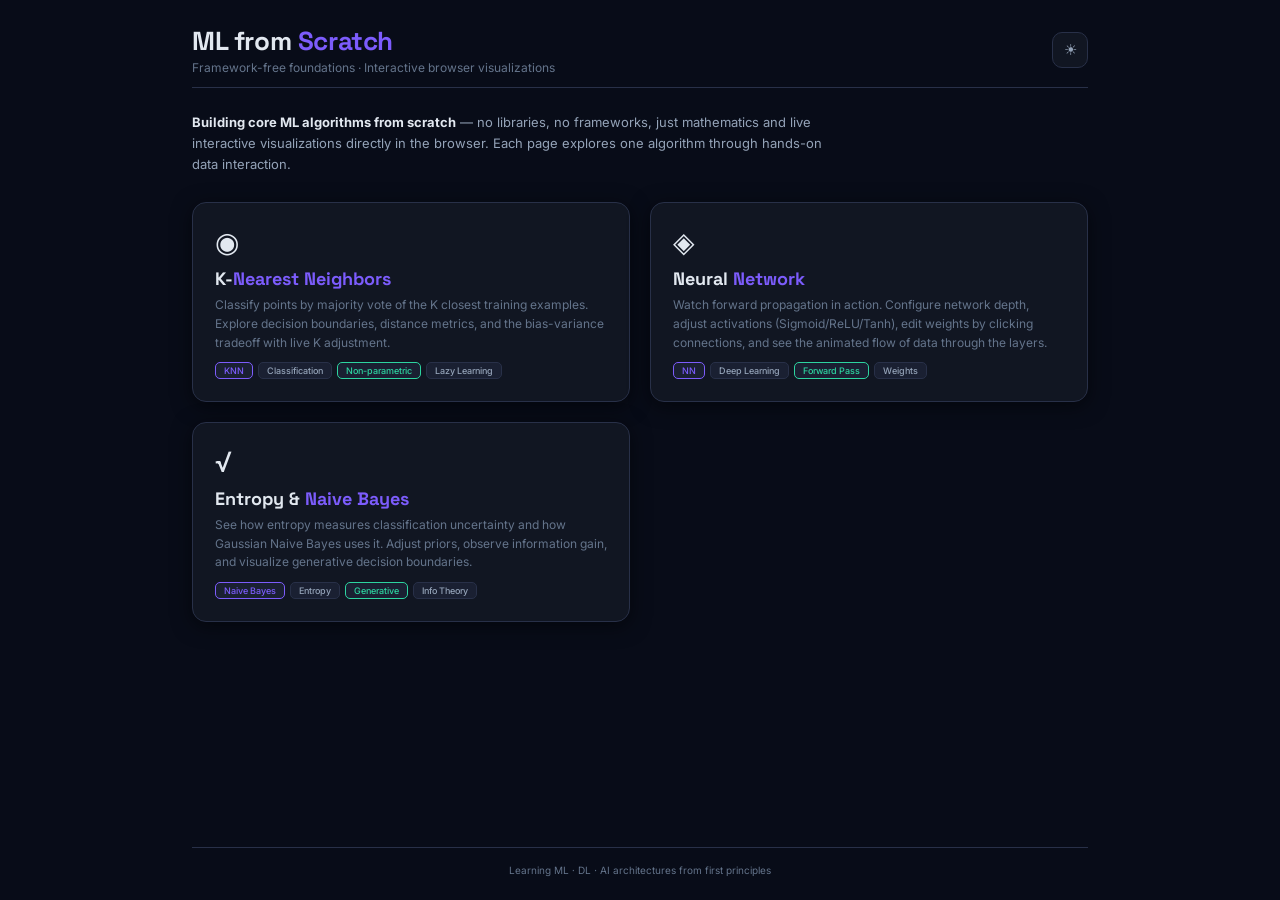
==== commit 80017f1f: "Nural nets.." ====
--- a/index.html
+++ b/index.html
@@ -75,6 +75,18 @@
       </div>
     </a>
 
+    <a class="card" href="neural_network.html">
+      <div class="icon">&#9672;</div>
+      <h2>Neural <span>Network</span></h2>
+      <p>Watch forward propagation in action. Configure network depth, adjust activations (Sigmoid/ReLU/Tanh), edit weights by clicking connections, and see the animated flow of data through the layers.</p>
+      <div class="tags">
+        <span class="tag accent">NN</span>
+        <span class="tag">Deep Learning</span>
+        <span class="tag green">Forward Pass</span>
+        <span class="tag">Weights</span>
+      </div>
+    </a>
+
     <a class="card" href="entropy_naive_bayes.html">
       <div class="icon">&#8730;</div>
       <h2>Entropy &amp; <span>Naive Bayes</span></h2>
